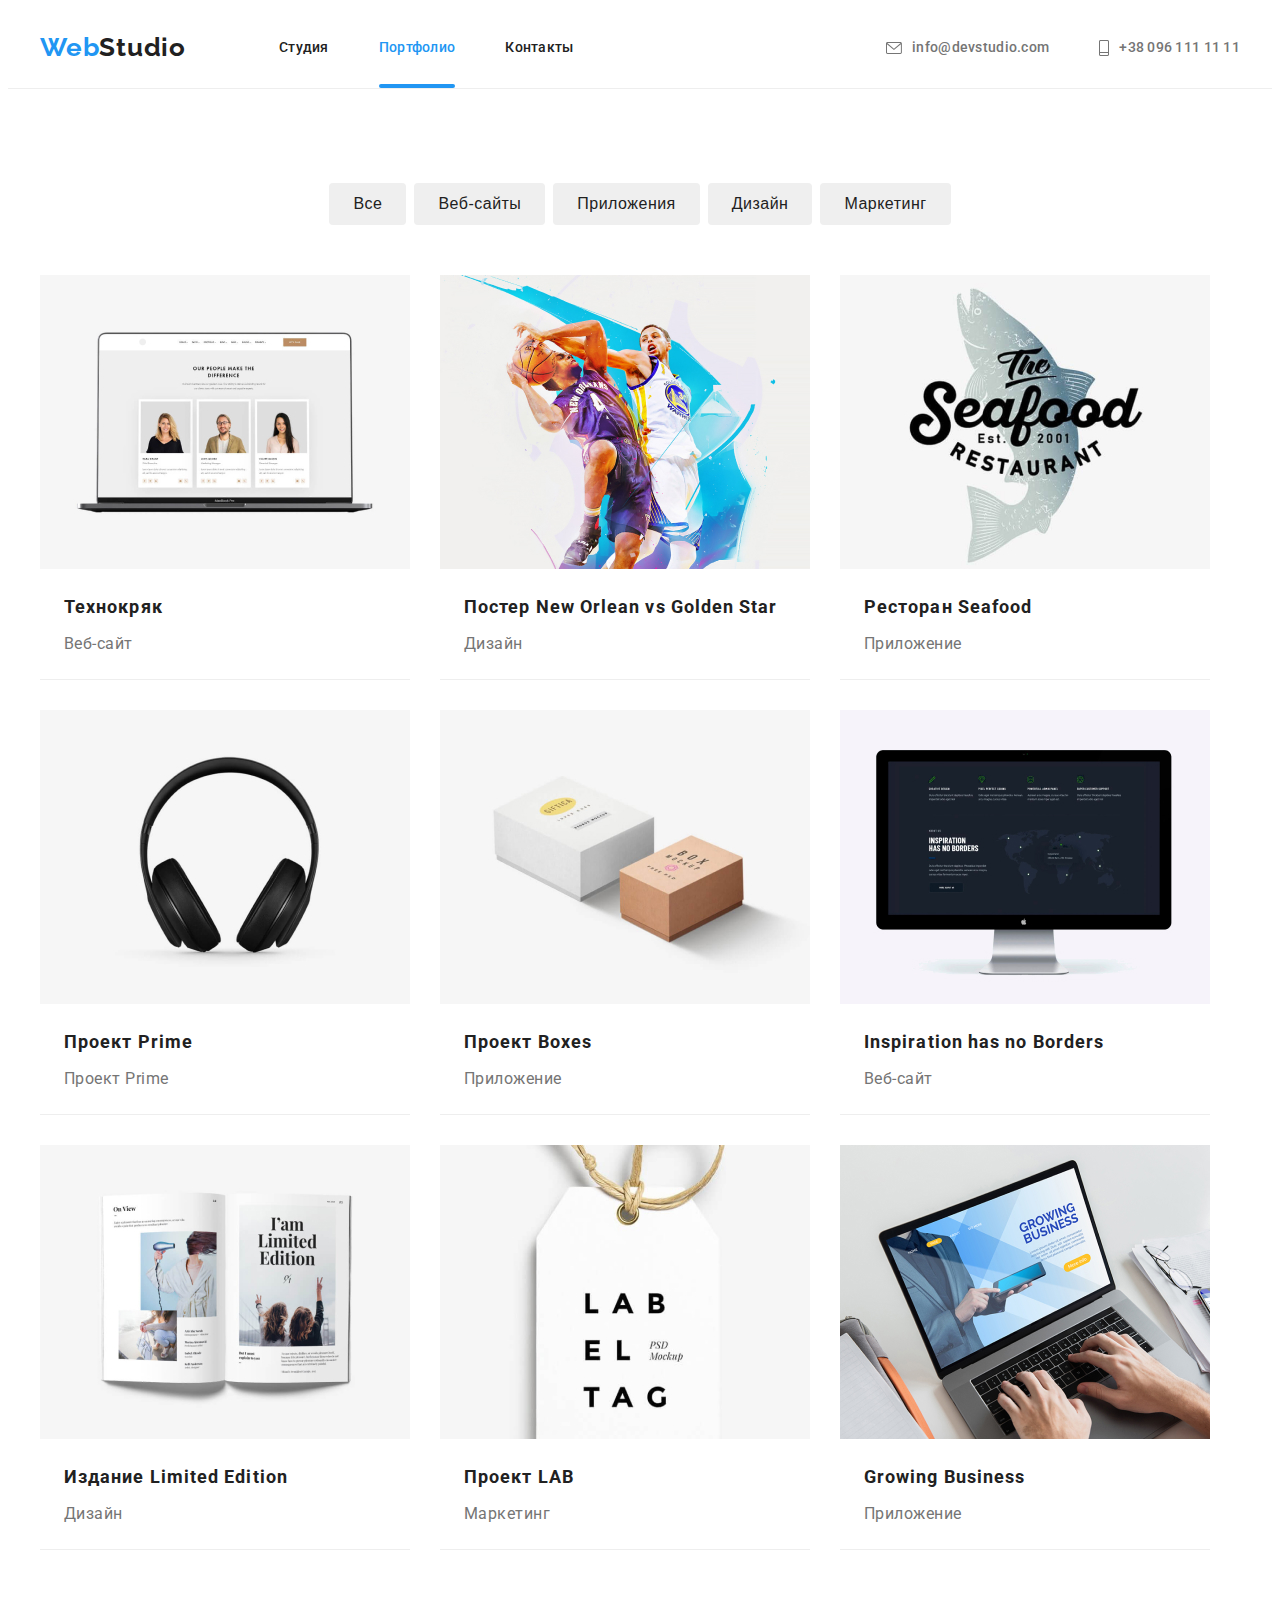
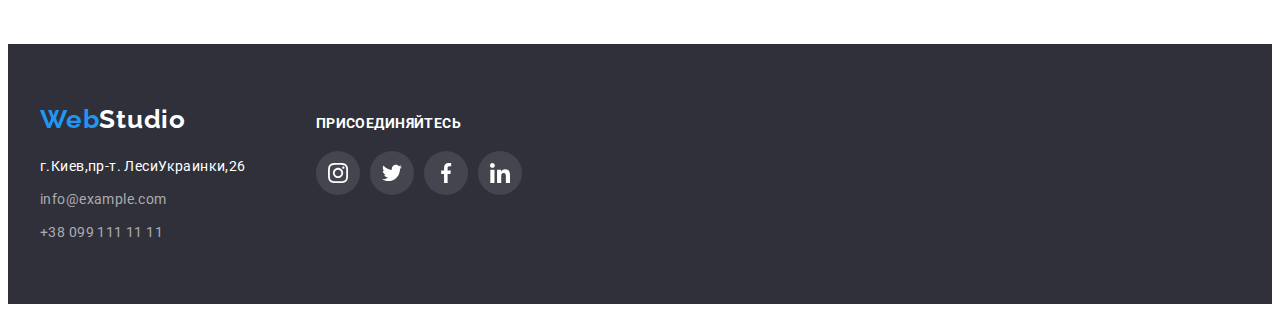
==== portfolio.html @ 9ca214ec "Добавляю 5 дом" ====
<!DOCTYPE html>
<html lang="ru">
<head>
    <meta charset="UTF-8">
    <meta http-equiv="X-UA-Compatible" content="IE=edge">
    <meta name="viewport" content="width=device-width, initial-scale=1.0">
    <link rel="preconnect" href="https://fonts.googleapis.com" />
    <link rel="preconnect" href="https://fonts.gstatic.com" crossorigin />
    <title>Document</title>
    <link 
        href="https://fonts.googleapis.com/css2?family=Raleway:wght@700&family=Roboto:wght@400;500;700;900&display=swap"
        rel="stylesheet"/>
      <link
      rel="stylesheet"
      href="https://cdnjs.cloudflare.com/ajax/libs/modern-normalize/1.1.0/modern-normalize.min.css"
      integrity="sha512-wpPYUAdjBVSE4KJnH1VR1HeZfpl1ub8YT/NKx4PuQ5NmX2tKuGu6U/JRp5y+Y8XG2tV+wKQpNHVUX03MfMFn9Q=="
      crossorigin="anonymous"
      referrerpolicy="no-referrer"
    />
    <link rel="stylesheet" href="./css/styles.css"/>
</head>
<body>
    <header class="header">
        <div class="container main-nav">
            <nav class="header-nav">
                <a class="header-log link" href="/index.html"><span class="logo1">Web</span><span class="logo2">Studio</span></a>
                <ul class="header-list list">
                    <li class="header-item"><a class="header-link link" href="./index.html">Студия</a></li>
                    <li class="header-item"><a class="header-link link current" href="./portfolio.html">Портфолио</a></li>
                    <li class="header-item"><a class="header-link link" href="">Контакты</a></li>
                </ul>
            </nav>
            <ul class="info list">
                <li class="info-nav-header"><a class="info-nav link" href="mailto:info@devstudio.com">
                    <svg class="info-mail-icon" width="16" height="12">
                            <use href="./images/symbol-defs.svg#icon-envelope-hover"></use>
                        </svg>info@devstudio.com</a></li>
                <li class="info-nav-header"><a class="info-nav link" href="tel:+380961111111">
                    <svg class="info-tel-icon" width="10" height="16">
                            <use href="./images/symbol-defs.svg#icon-Vector"></use>
                        </svg>+38 096 111 11 11</a></li>
            </ul>
        </div>
    </header>
    <main>
        <h1 class="visually-hidden">Портфолио</h1>
        <section class="portfolio-main">
            <div class="container">
            <ul class="btn-navigation list">
                <li class="btn-nav"><button class="btn-navigation-link">Все</button></li>
                <li class="btn-nav"><button class="btn-navigation-link">Веб-сайты</button></li>
                <li class="btn-nav"><button class="btn-navigation-link">Приложения</button></li>
                <li class="btn-nav"><button class="btn-navigation-link">Дизайн</button></li>
                <li class="btn-nav"><button class="btn-navigation-link">Маркетинг</button></li>
            </ul>
            <ul class="project list">
                <li class="project-item">
                    <a href="" class="project-link link">
                        <div class="project-img-wrap">
                        <img class="project-img" src="./images/tehhokriak.jpg"
                         alt="Веб-сайт Технокряк" width="370" height="294">
                         <p class="project-img-text">Ресурс предлагает комплексные предложения с разным уровнем
                              функционала и сервисов.
                              Все это позволит посетителю получить
                              исчерпывающие сведения о компании или частном лице.</p>
                         </div>
                        <div class="text-top">
                        <h2 class="project-text">Технокряк</h2>
                        <p class="project-top">Веб-сайт</p>
                        </div>
                    </a>
                </li>
                <li class="project-item">
                    <a href="" class="project-link link">
                        <div class="project-img-wrap">
                        <img class="project-img" src="./images/neworlean.jpg" 
                        alt="Постер New Orlean vs Golden Star" width="370" height="294">
                         <p class="project-img-text">Ресурс предлагает комплексные предложения с разным уровнем
                              функционала и сервисов.
                              Все это позволит посетителю получить
                              исчерпывающие сведения о компании или частном лице.</p>
                         </div>
                        <div class="text-top">
                        <h2 class="project-text">Постер New Orlean vs Golden Star</h2>
                        <p class="project-top">Дизайн</p>
                        </div>
                    </a>
                </li>
                <li class="project-item">
                    <a href="" class="project-link link">
                        <div class="project-img-wrap">
                        <img class="project-img" src="./images/seafood.jpg" 
                        alt="" width="370" height="294">
                         <p class="project-img-text">Ресурс предлагает комплексные предложения с разным уровнем
                              функционала и сервисов.
                              Все это позволит посетителю получить
                              исчерпывающие сведения о компании или частном лице.</p>
                         </div>
                        <div class="text-top">
                        <h2 class="project-text">Ресторан Seafood</h2>
                        <p class="project-top">Приложение</p>
                        </div>
                    </a>
                </li>
                <li class="project-item">
                    <a href="" class="project-link link">
                        <div class="project-img-wrap">
                        <img class="project-img" src="./images/prime.jpg" 
                        alt="Ресторан Seafood" width="370" height="294">
                         <p class="project-img-text">Ресурс предлагает комплексные предложения с разным уровнем
                              функционала и сервисов.
                              Все это позволит посетителю получить
                              исчерпывающие сведения о компании или частном лице.</p>
                         </div>
                        <div class="text-top">
                        <h2 class="project-text">Проект Prime</h2>
                        <p class="project-top">Проект Prime</p>
                        </div>
                    </a>
                </li>
                <li class="project-item">
                    <a href="" class="project-link link">
                        <div class="project-img-wrap">
                        <img class="project-img" src="./images/boxes.jpg" 
                        alt="Проект Boxes" width="370" height="294">
                         <p class="project-img-text">Ресурс предлагает комплексные предложения с разным уровнем
                              функционала и сервисов.
                              Все это позволит посетителю получить
                              исчерпывающие сведения о компании или частном лице.</p>
                         </div>
                        <div class="text-top">
                        <h2 class="project-text">Проект Boxes</h2>
                        <p class="project-top">Приложение</p>
                        </div>
                    </a>
                </li>
                <li class="project-item">
                    <a href="" class="project-link link">
                        <div class="project-img-wrap">
                        <img class="project-img" src="./images/inspiration.jpg" 
                        alt="Inspiration has no Borders" width="370" height="294">
                         <p class="project-img-text">Ресурс предлагает комплексные предложения с разным уровнем
                              функционала и сервисов.
                              Все это позволит посетителю получить
                              исчерпывающие сведения о компании или частном лице.</p>
                         </div>
                        <div class="text-top">
                        <h2 class="project-text">Inspiration has no Borders</h2>
                        <p class="project-top">Веб-сайт</p>
                        </div>
                    </a>
                </li>
                <li class="project-item">
                    <a href="" class="project-link link">
                        <div class="project-img-wrap">
                        <img class="project-img" src="./images/limited.jpg" 
                        alt="Издание Limited Edition" width="370" height="294">
                         <p class="project-img-text">Ресурс предлагает комплексные предложения с разным уровнем
                              функционала и сервисов.
                              Все это позволит посетителю получить
                              исчерпывающие сведения о компании или частном лице.</p>
                         </div>
                        <div class="text-top">
                        <h2 class="project-text">Издание Limited Edition</h2>
                        <p class="project-top">Дизайн</p>
                        </div>
                    </a>
                </li>
                <li class="project-item">
                    <a href="" class="project-link link">
                        <div class="project-img-wrap">
                        <img class="project-img" src="./images/lab.jpg" 
                        alt="Проект LAB" width="370" height="294">
                         <p class="project-img-text">Ресурс предлагает комплексные предложения с разным уровнем
                              функционала и сервисов.
                              Все это позволит посетителю получить
                              исчерпывающие сведения о компании или частном лице.</p>
                         </div>
                        <div class="text-top">
                        <h2 class="project-text">Проект LAB</h2>
                        <p class="project-top">Маркетинг</p>
                        </div>
                    </a>
                </li>
                <li class="project-item">
                    <a href="" class="project-link link">
                        <div class="project-img-wrap">
                        <img class="project-img" src="./images/growing.jpg" 
                        alt="Growing Business" width="370" height="294">
                         <p class="project-img-text">Ресурс предлагает комплексные предложения с разным уровнем
                              функционала и сервисов.
                              Все это позволит посетителю получить
                              исчерпывающие сведения о компании или частном лице.</p>
                         </div>
                        <div class="text-top">
                        <h2 class="project-text">Growing Business</h2>
                        <p class="project-top">Приложение</p>
                        </div>
                    </a>
                </li>
            </ul>
            </div>
        </section>
    </main>
<footer class="footer">
    <div class="container footer-content">
            <address class="footer-address">
            <a class="footer-nav link" href="/index.html"><span class="logo1-footer">Web</span><span class="logo2-footer">Studio</span></a>
            <ul class="list">
                <li class="footer-list">
                    <a class="footer-info-adres link" href="https://goo.gl/maps/SjzHvNBgEdfBXJLG8">г.Киев,пр-т. ЛесиУкраинки,26</a>
                </li>
                <li class="footer-list">
                    <a class="footer-info-nav link" href="mailo:info@example.com">info@example.com</a>
                </li>
                <li class="footer-list">
                    <a class="footer-info-nav link" href="tel:0991111111">+38 099 111 11 11</a>
                </li>
            </ul>
            </address>
        <div class="footer-join">
            <p class="footer-text">присоединяйтесь</p>
            <ul class="footer-soc-list list">
                <li class="footer-soc-item"><a href="" class="footer-soc-link link">
                    <svg class="footer-soc-icon" width="20" height="20">
                        <use href="./images/symbol-defs.svg#icon-instagram"></use>
                    </svg>
                </a></li>
                <li class="footer-soc-item"><a href="" class="footer-soc-link link">
                    <svg class="footer-soc-icon" width="20" height="20">
                        <use href="./images/symbol-defs.svg#icon-twitter"></use>
                    </svg>
                </a></li>
                <li class="footer-soc-item"><a href="" class="footer-soc-link link">
                    <svg class="footer-soc-icon" width="20" height="20">
                        <use href="./images/symbol-defs.svg#icon-facebook"></use>
                    </svg>
                </a></li>
                <li class="footer-soc-item"><a href="" class="footer-soc-link link">
                    <svg class="footer-soc-icon" width="20" height="20">
                        <use href="./images/symbol-defs.svg#icon-linkedin"></use>
                    </svg>
                </a></li>
            </ul>
        </div>
    </div>
</footer>
</body>
</html>
---- css/styles.css ----
:root {
  --main-title-color: #212121;
  --accent-color: #2196f3;
  --white-color: #ffffff;
  --main-text-color: #757575;
}

/*----------снимаю маржинги----------*/
p,
h1,
h2,
h3,
h4,
h5,
h6 {
  margin: 0;
}

ul,
ol {
  margin: 0;
  padding-left: 0;
}
body {
  color: var(--main-text-color);
  background-color: var(--white-color);
  font-family: 'Roboto', sans-serif;
}
.container {
  width: 1200px;
  margin: 0 auto;
  padding-left: 15px;
  padding-right: 15px;
}
.list {
  list-style: none;
}
.link {
  text-decoration: none;
}
/* -------------------------HEADER-------------------- */
.header {
  background-color: var(--white-color);
  border-bottom: 1px solid #EEEEEE;
  
}
.visually-hidden {
  white-space: nowrap;
  width: 1px;
  height: 1px;
  overflow: hidden;
  border: 0;
  padding: 0;
  clip: rect(0 0 0 0);
  clip-path: inset(50%);
  margin: -1px;
}
.header-log {
  padding-top: 24px;
  padding-bottom: 25px;
  margin-right: 93px;
}
.logo1 {
  font-family: 'Raleway';
  font-weight: 700;
  font-size: 26px;
  line-height: 1.19;
  letter-spacing: 0.03em;
  color: var(--accent-color);
}
.main-nav {
  display: flex;
  align-items: center;
  justify-content: space-between;
}
.header-nav {
  display: flex;
}
.header-list {
  display: flex;
}
.header-list .header-link {
  display: inline-block;

}
.logo2 {
  font-family: 'Raleway';
  font-weight: 700;
  font-size: 26px;
  line-height: 1.19;
  letter-spacing: 0.03em;
  color: var(--main-title-color);
}
.header-item {
  margin-right: 50px;
}
.header-item:nth-child(3n) {
  margin-right: 0px;
}
.header-link {
  position: relative;
  padding-top: 32px;
  padding-bottom: 32px;

  font-weight: 500;
  font-size: 14px;
  line-height: 1.14;
  letter-spacing: 0.02em;
  color: var(--main-title-color);

  transition: color 250ms cubic-bezier(0.4, 0, 0.2, 1);
}
.info {
  display: flex;
}
.info-nav-header {
  margin-right: 50px;
  padding-top: 32px;
  padding-bottom: 32px;
}
.info-nav {
  display: inline-block;
  display: flex;
  align-items: center;
  font-weight: 500;
  font-size: 14px;
  line-height: 1.14;
  letter-spacing: 0.02em;
  color: #757575;
}

.info-mail-icon {
  display: inline-block;
 
  margin-right: 10px;
  background-size: contain;
  content: "";
  fill: currentColor;
  }
  .info-tel-icon {
  display: inline-block;
 
  margin-right: 10px;
  background-size: contain;
  content: "";
  fill: currentColor;
  }
 
.info-nav-header:nth-child(2n) {
  margin-right: 0px;
}
.header-link:hover,
.header-link:focus {
  color: var(--accent-color);
}
.info .info-nav:hover,
.info .info-nav:focus {
  color: var(--accent-color);
}
.info .info-nav {
transition: color 250ms cubic-bezier(0.4, 0, 0.2, 1);
}

.current {
  color: var(--accent-color);
}
img {
  display: block;
  height: auto;
}

.header-link.current::after{
  content: "";
  position: absolute;
  width: 100%;
  height: 4px;
  background-color: var(--accent-color);
  border-radius: 2px;
  left: 0;
  bottom: 0px;
  }
 
/* -------------------------HERO----------------------- */
.hero {
  padding-top: 200px;
  padding-bottom: 200px;
  text-align: center;
  
  max-width: 1600px;
  margin-left: auto;
  margin-right: auto;
  background-image: linear-gradient( rgba(47, 48, 58, 0.4),
   rgba(47, 48, 58, 0.4)),
  url(../images/fon.jpg);
  background-repeat: no-repeat;
  background-position: center;
  background-size: cover;
  background-color: #2f303a;
}

.hero-title {
  width: 696px;
  height: 120px;
  margin: 0px auto;
  margin-bottom: 30px;

  font-weight: 900;
  font-size: 44px;
  line-height: 1.36;
  text-align: center;
  letter-spacing: 0.06em;
  text-transform: uppercase;
  color: var(--white-color);
}
.button-primary:hover,
.button-primary:focus {
  background-color: var(--accent-color);
  cursor: pointer;
  font-family: inherit;
}
.button-primary {
  padding: 10px 32px;
  border-radius: 4px;
  border: none;
  font-weight: 700;
  font-size: 16px;
  line-height: 1.87;
  align-items: center;
  text-align: center;
  letter-spacing: 0.06em;
  color: #ffffff;
  background-color: var(--accent-color);
  box-shadow: 0px 4px 4px rgba(0, 0, 0, 0.15);

  transition: color 250ms cubic-bezier(0.4, 0, 0.2, 1);
}

/* ------------------------MAIN--article--------------------- */
.article {
  padding-top: 94px;
}
.article-list {
  margin: 0;
  padding: 0;
  display: flex;
  flex-wrap: wrap;
}
.article-icon {
  display: flex;
  width: 270px;
  height: 120px;
  border-radius: 4px;
  justify-content: center;
  align-items: center;
  margin-bottom: 30px;
  background-color: #F5F4FA;
}
.article-svg {
  width: 70px;
  height: 70px;
}

.article-list > .article-item {
  flex-basis: calc(100% / 4 - 30px);
  margin-right: 30px;
}
.article-list .article-item:nth-child(4n) {
  margin-right: 0px;
}
.article-title {
  margin-bottom: 10px;

  font-weight: 700;
  font-size: 14px;
  line-height: 1.14;
  letter-spacing: 0.03em;
  text-transform: uppercase;
  color: var(--main-title-color);
}
.article-text {
  font-weight: 400;
  font-size: 14px;
  line-height: 1.71;
  letter-spacing: 0.03em;
  color: var(--main-text-color);
}
/* ------------------------MAIN---------------------- */
.gallery {
  padding-top: 94px;
  padding-bottom: 94px;
}
.gallery-text {
  margin-bottom: 50px;

  font-weight: 700;
  font-size: 36px;
  line-height: 1.16;
  text-align: center;
  letter-spacing: 0.03em;
  color: var(--main-title-color);
}
.gallery-list {
 
  margin: 0;
  padding: 0;
  display: flex;
  flex-wrap: wrap;
}
.gallery-list > .gallery-item {
  flex-basis: calc(100% / 3 - 30px);
  margin-right: 30px; 
}

.gallery-list .gallery-item:nth-child(3n) {
  margin-right: 0px;
}

.gallery-item-img {
  position: relative;
}
.gallery-icon {
  position: absolute;
  bottom: 0;
  display: flex;
  width: 370px;
  height: 70px;
  border-radius: 4px;
  justify-content: center;
  align-items: center;
  
  background-color: rgba(47, 48, 58, 0.8);

  font-family: 'Roboto';
  font-style: normal;
  font-weight: 700;
  font-size: 14px;
  line-height: 16px;
  text-align: center;
  letter-spacing: 0.03em;
  text-transform: uppercase;

  color: #FFFFFF;
}
.outteam {
  padding-top: 94px;
  padding-bottom: 94px;
  background-color: #f5f4fa;
}
.outteam-list {
  margin: 0;
  padding: 0;
  display: flex;
  flex-wrap: wrap;
}

.outteam-list > .outteam-item {
  flex-basis: calc(100% / 4 - 30px);
  margin-right: 30px;
}
.outteam-list .outteam-item:nth-child(4n) {
  margin-right: 0px;
}
.outteam-text1 {
  margin-bottom: 50px;
  font-weight: 700;
  font-size: 36px;
  line-height: 1.16;
  text-align: center;
  letter-spacing: 0.03em;
  color: var(--main-title-color);
}
.outteam-item {
  background-color: var(--white-color);
  box-shadow: 0px 1px 3px rgba(0, 0, 0, 0.12),
   0px 1px 1px rgba(0, 0, 0, 0.14), 
   0px 2px 1px rgba(0, 0, 0, 0.2);
  border-radius: 0px 0px 4px 4px;
}
.outteam-aside {
  padding-top: 30px;
  padding-bottom: 30px;
}

.outteam-title {
  margin-bottom: 10px;
  border-radius: 0px 0px 4px 4px;

  font-weight: 500;
  font-size: 16px;
  line-height: 1.18;
  text-align: center;
  letter-spacing: 0.03em;
  color: var(--main-title-color);
}
.outteam-text {
  font-weight: 400;
  font-size: 16px;
  line-height: 1.18;
  text-align: center;
  letter-spacing: 0.03em;
  color: var(--main-text-color);
  margin-bottom: 16px;
}
.outteam-soc-list {
  display: flex;
  justify-content: center;
}
.outteam-soc-item {
  width: 44px;
  height: 44px;
  margin-right: 10px;
}
.outteam-soc-item:last-child {
  margin-right: 0px;
}
.outteam-soc-link {
  width: 100%;
  height: 100%;
  border-radius: 50%;
  display: flex;
  align-items: center;
  justify-content: center;

  transition: background-color 250ms cubic-bezier(0.4, 0, 0.2, 1);
}
.outteam-soc-icon {
  fill: #AFB1B8;
  
  transition: fill 250ms cubic-bezier(0.4, 0, 0.2, 1);
}
.outteam-soc-link:hover,
.outteam-soc-link:focus {
  background-color: var(--accent-color);
}
.outteam-soc-link:hover .outteam-soc-icon,
.outteam-soc-link:focus .outteam-soc-icon {
  fill: var(--white-color);
}
.clients-text {
  margin-bottom: 50px;

  font-weight: 700;
  font-size: 36px;
  line-height: 1.16;
  text-align: center;
  letter-spacing: 0.03em;
  color: var(--main-title-color);
}
.our-clients {
  display: flex;
  justify-content: center;
}
.clients {
 padding-top: 94px;
 padding-bottom: 94px;
}
.clients-item {
    margin-right: 30px;
    width: 170px;
    height: 92px;
}
.clients-item:last-child {
  margin-right: 0px;
}
.clients-link:hover .cliient,
.clients-link:focus .cliient {
  fill: #2196F3;
}
.clients-link:hover,
.clients-link:focus {
  border-color: var(--accent-color);
}

.clients-link {
   display: flex;
   align-items: center; 
   justify-content: center;
  
    width: 100%;
    height: 100%;
    border: 1px solid #AFB1B8;
    border-radius: 4px;

    transition: border-color 250ms cubic-bezier(0.4, 0, 0.2, 1);
}
.cliient {
  fill: #AFB1B8;

  transition: fill 250ms cubic-bezier(0.4, 0, 0.2, 1);
}

/* ------------------------FOOTER------------------- */
.footer {
  padding-top: 60px;
  padding-bottom: 60px;

  background-color: #2f303a;
}
.footer-address {
  margin-right: 70px;
}
.footer-list {
  margin-bottom: 9px;
}
.footer-list:nth-child(3n) {
  margin-bottom: 0px;
}
.footer .footer-nav {
  padding-bottom: 0px;
  margin-bottom: 20px;
  display: block;
}
.footer-info-adres {
  margin-bottom: 50px;
}
.logo1-footer {
  font-family: 'Raleway';
  font-style: normal;
  font-weight: 700;
  font-size: 26px;
  line-height: 31px;
  letter-spacing: 0.03em;
  color: #2196F3;
}
.logo2-footer {
  font-family: 'Raleway';
  font-style: normal;
  font-weight: 700;
  font-size: 26px;
  line-height: 1.19;
  letter-spacing: 0.03em;
  color: #ffffff;
}
.footer-info-nav:hover,
.footer-info-nav:focus,
.footer-info-adres:hover,
.footer-info-adres:focus {
  color: var(--accent-color);
}
.footer-info-adres {
  font-style: normal;
  font-weight: 400;
  font-size: 14px;
  line-height: 1.71;
  letter-spacing: 0.03em;
  color: #ffffff;

  transition: color 250ms cubic-bezier(0.4, 0, 0.2, 1);
}
.footer-info-nav {
  font-style: normal;
  font-weight: 400;
  font-size: 14px;
  line-height: 1.71;
  letter-spacing: 0.03em;
  color: rgba(255, 255, 255, 0.6);

  transition: color 250ms cubic-bezier(0.4, 0, 0.2, 1);
}
.footer-text {
  margin-bottom: 20px;
  font-style: normal;
  font-weight: 700;
  font-size: 14px;
  line-height: 16px;
  letter-spacing: 0.03em;
  text-transform: uppercase;
  color: #FFFFFF;
}
.footer-content {
  display: flex;
  align-items: baseline;
}
.footer-soc-icon {
  fill: #FFFFFF;
}
.footer-soc-link {
  background: rgba(255, 255, 255, 0.1);
  width: 100%;
  height: 100%;
  border-radius: 50%;
  display: flex;
  align-items: center;
  justify-content: center;

  transition: background-color 250ms cubic-bezier(0.4, 0, 0.2, 1);
}
.footer-soc-link:hover,
.footer-soc-link:focus {
  background-color: var(--accent-color);
}
.footer-soc-list {
  display: flex;
  justify-content: center;
}
.footer-soc-item {
  width: 44px;
  height: 44px;
  margin-right: 10px;
}
.footer-soc-item:nth-child(4n) {
  margin-right: 0px;
}
/* --------------------портфолио------------------------- */
.portfolio-main {
  padding-top: 94px;
  padding-bottom: 94px;
}
.btn-navigation {
  margin-bottom: 50px;
  padding: 0;
  display: flex;
  flex-wrap: wrap;
  justify-content: center;
} 
.btn-navigation-link {
  flex-basis: calc(100% / 5 - 30px);
  text-align: center;
}
.btn-nav {
  margin-right: 8px;
}
.btn-nav:nth-child(5n) {
  margin-right: 0px;
}
.btn-navigation-link {
  padding: 6px 22px;
  border-radius: 4px;
  border-color: transparent;

  font-weight: 500;
  font-size: 16px;
  line-height: 1.62;
  text-align: center;
  letter-spacing: 0.03em;
  color: var(--main-title-color);
  cursor: pointer;

  transition: background-color 250ms cubic-bezier(0.4, 0, 0.2, 1), 
  color 250ms cubic-bezier(0.4, 0, 0.2, 1),
  box-shadow 250ms cubic-bezier(0.4, 0, 0.2, 1);
  
}
.btn-navigation-link:hover,
.btn-navigation-link:focus {
  background-color: var(--accent-color);
  font-family: inherit;
  color: var(--white-color);
  box-shadow: 0px 3px 1px rgba(0, 0, 0, 0.1),
   0px 1px 2px rgba(0, 0, 0, 0.08),
   0px 2px 2px rgba(0, 0, 0, 0.12);
}

.project {
  margin: 0;
  padding: 0;
  display: flex;
  flex-wrap: wrap;
}

.project-item {
  
border-bottom: 1px solid #EEEEEE;
}
.project-link:hover {
box-shadow: 0px 1px 1px rgba(0, 0, 0, 0.12),
 0px 4px 4px rgba(0, 0, 0, 0.06),
 1px 4px 6px rgba(0, 0, 0, 0.16);
}
.project-link {
   transition: box-shadow 250ms cubic-bezier(0.4, 0, 0.2, 1);
}

.project > .project-item {
  display: flex;
  margin-right: 30px;
  margin-bottom: 30px;
  flex-basis: calc(100% / 3 - 30px);
}
.project-img {
display: block;
max-width: 100%;
height: auto;
}
/* .project-item:hover .project-img-text {
  transform: translateY(0);
} */
.project-link.link:hover .project-img-text {
  transform: translateY(0);
}
.project-img-wrap {
  position: relative;
  overflow: hidden;
}
.project-img-text {
  transform: translateY(100%);
  transition: transform 250ms cubic-bezier(0.4, 0, 0.2, 1);

  position: absolute;
  bottom: 0;
  padding: 63px 24px;
  height: 100%;
  color: #ffffff;
  background-color: rgba(33, 150, 243, 0.9);
  font-weight: 400;
  font-size: 18px;
  line-height: 1.55;
  letter-spacing: 0.03em;
  
}
.project .project-item:nth-child(3n) {
  margin-right: 0;
}
.project .project-item:nth-last-child(-n+3) {
  margin-bottom: 0;
}
.text-top {
  padding: 20px 24px;
  
}
.project-text {
  margin-bottom: 4px ;
  width: 322px;

  font-weight: 700;
  font-size: 18px;
  line-height: 2;
  letter-spacing: 0.06em;
  color: var(--main-title-color);
}
.project-top {
  font-weight: 400;
  font-size: 16px;
  line-height: 1.87;
  letter-spacing: 0.03em;
  color: #757575;
}
.visually-hidden {
  position: absolute;
  white-space: nowrap;
  width: 1px;
  height: 1px;
  overflow: hidden;
  border: 0;
  padding: 0;
  clip: rect(0 0 0 0);
  clip-path: inset(50%);
  margin: -1px;
}
.backdrop {
  position: fixed;
  top: 0;
  left: 0;
  width: 100%;
  height: 100%;
  background-color: rgba(0, 0, 0, 0.2);

  opacity: 1;
  transition: opacity 250ms cubic-bezier(0.4, 0, 0.2, 1);
}
.backdrop.is-hidden {
  opacity: 0;
  pointer-events: none;
}
.backdrop.is-hidden .modal {
  transform: translate(-50%, -50%) scale(1.5);
}
.modal {
  position: absolute;
  top: 50%;
  left: 50%;

  width: 528px;
  height: 581px;
  background-color: rgba(255, 255, 255, 1);
  box-shadow: 0px 1px 3px rgba(0, 0, 0, 0.12),
   0px 1px 1px rgba(0, 0, 0, 0.14), 
   0px 2px 1px rgba(0, 0, 0, 0.2);
  border-radius: 4px;

  transform: translate(-50%, -50%) scale(1);
  transition: transform 250ms cubic-bezier(0.4, 0, 0.2, 1);
}
.modal-soc-btn {
  width: 30px;
  height: 30px;
  border: 1px solid rgba(0, 0, 0, 0.1);
  border-radius: 50%;
  background-color: transparent;
  position: absolute;
  top: 8px;
  right: 8px;
  display: flex;
  align-items: center;
  justify-content: center;
  padding: 0;
  }
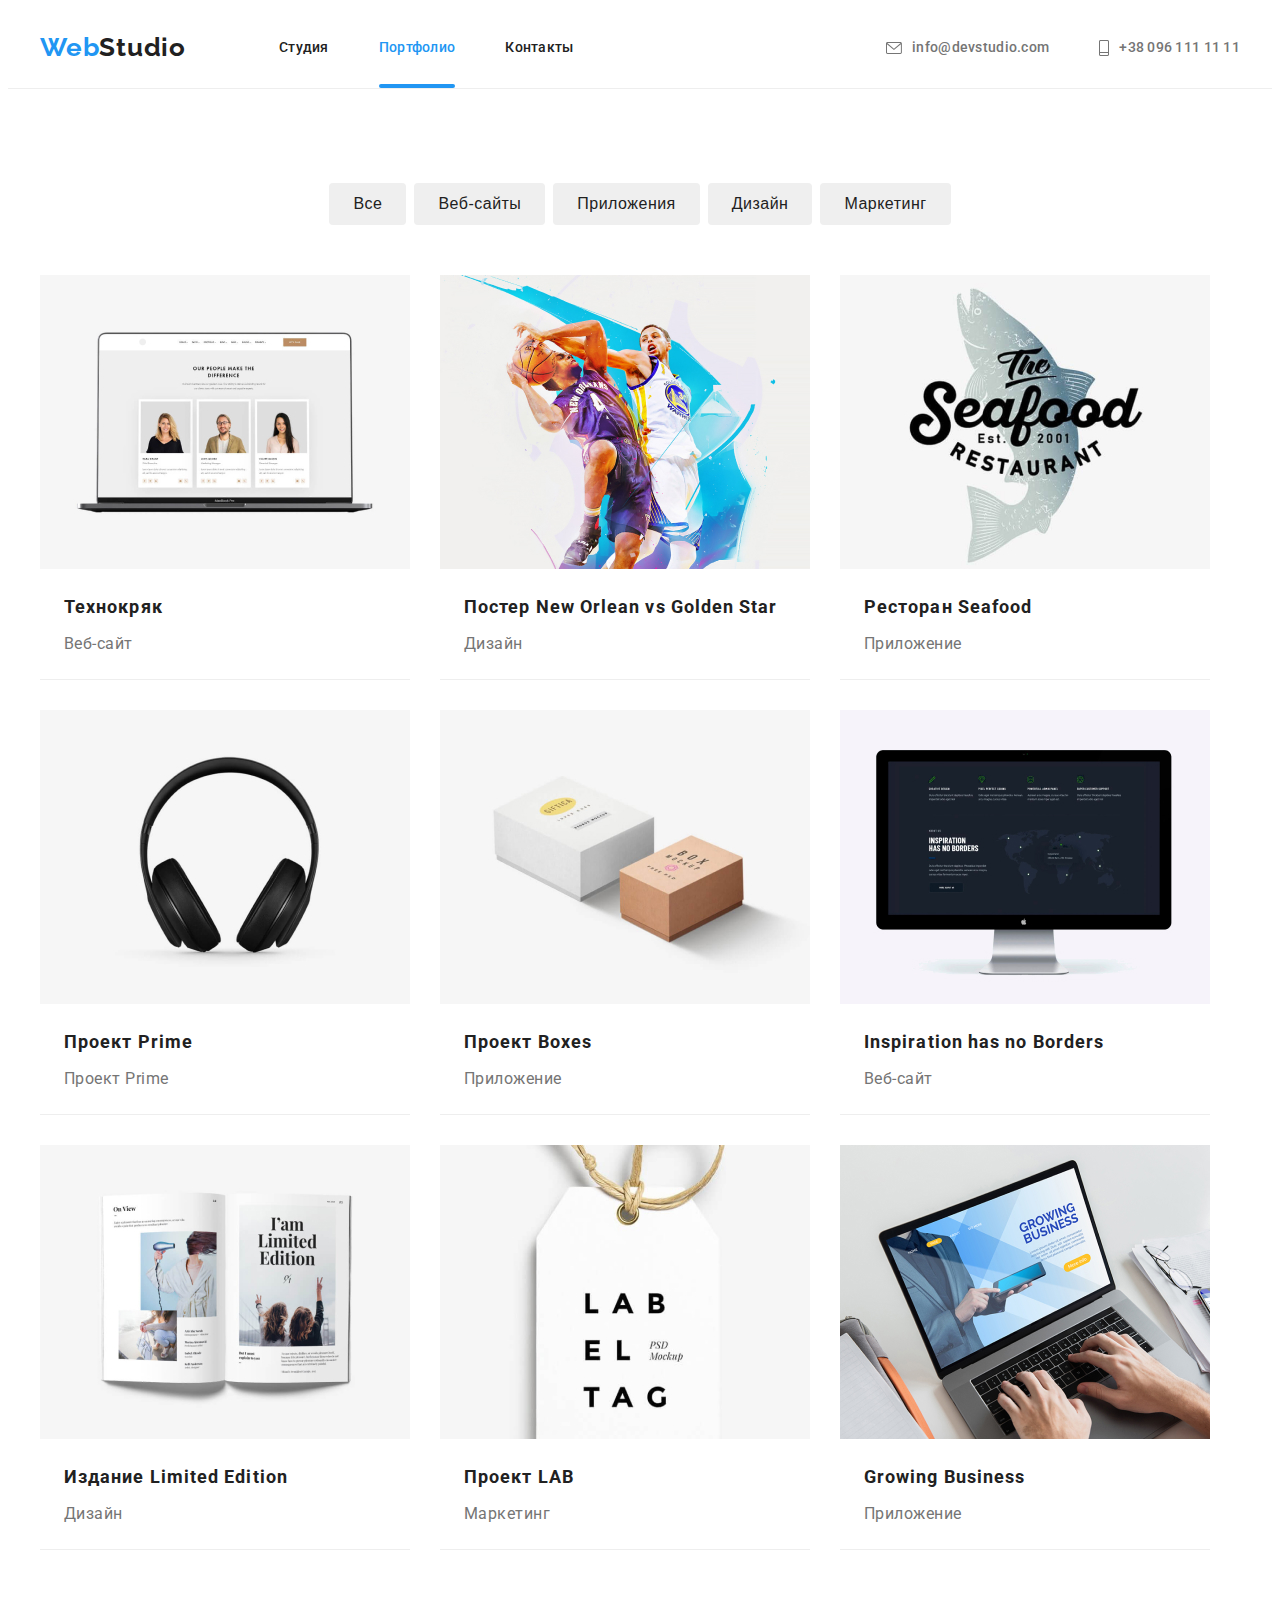
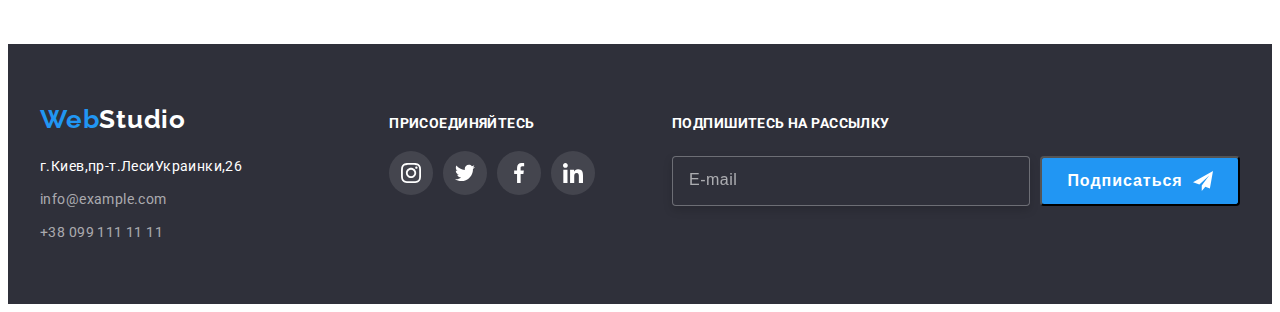
==== commit b230c0db: "Добавляю футер модал" ====
--- a/portfolio.html
+++ b/portfolio.html
@@ -208,7 +208,7 @@
             <a class="footer-nav link" href="/index.html"><span class="logo1-footer">Web</span><span class="logo2-footer">Studio</span></a>
             <ul class="list">
                 <li class="footer-list">
-                    <a class="footer-info-adres link" href="https://goo.gl/maps/SjzHvNBgEdfBXJLG8">г.Киев,пр-т. ЛесиУкраинки,26</a>
+                    <a class="footer-info-adres link" href="https://goo.gl/maps/SjzHvNBgEdfBXJLG8">г.Киев,пр-т.ЛесиУкраинки,26</a>
                 </li>
                 <li class="footer-list">
                     <a class="footer-info-nav link" href="mailo:info@example.com">info@example.com</a>
@@ -242,6 +242,22 @@
                     </svg>
                 </a></li>
             </ul>
+        </div>
+        <div class="subs-footer">
+            <p class="footer-text-subs">Подпишитесь на рассылку</p>
+            <form class="subs-form">
+                <div class="field-footer">
+                    <input required
+                    type="email"
+                    class="email-input-footer"
+                    name="user-name-subs"
+                    placeholder="E-mail"/>
+                    <button class="button-subs" type="submit">Подписаться
+                        <svg class="svg-footer" width="20" height="20">
+                        <use href="./images/symbol-defs.svg#icon-icon-send"></use></svg>
+                    </button>
+                </div>
+            </form>
         </div>
     </div>
 </footer>
--- a/css/styles.css
+++ b/css/styles.css
@@ -567,9 +567,11 @@
   text-transform: uppercase;
   color: #FFFFFF;
 }
+
 .footer-content {
   display: flex;
   align-items: baseline;
+  justify-content: space-between;
 }
 .footer-soc-icon {
   fill: #FFFFFF;
@@ -591,6 +593,7 @@
 }
 .footer-soc-list {
   display: flex;
+  align-items: center;
   justify-content: center;
 }
 .footer-soc-item {
@@ -600,6 +603,89 @@
 }
 .footer-soc-item:nth-child(4n) {
   margin-right: 0px;
+}
+
+/*------------------footer modal---------------*/
+.field-footer {
+  display: flex;
+  justify-content: center; 
+}
+.subs-footer {
+  display: inline-block;
+}
+.footer-text-subs {
+  margin-bottom: 20px;
+  font-weight: 700;
+  font-size: 14px;
+  line-height: 1.71;
+  letter-spacing: 0.03em;
+  text-transform: uppercase;
+  color: #FFFFFF;
+}
+.email-input-footer {
+  padding-left: 16px;
+  width: 358px;
+  height: 50px;
+  display: flex;
+  box-sizing: border-box;
+  width: 358px;
+  height: 50px;
+  left: 815px;
+  top: 2787px;
+  background-color: #2F303A;
+  color: #ffffff;
+  outline: none;
+
+  border: 1px solid rgba(255, 255, 255, 0.3);
+  filter: drop-shadow(0px 4px 4px rgba(0, 0, 0, 0.15));
+  border-radius: 4px;
+  transition: border-color 250ms cubic-bezier(0.4, 0, 0.2, 1);
+}
+.email-input-footer:focus {
+  border-color: var(--accent-color);
+}
+.email-input-footer::placeholder {
+  font-weight: 400;
+  font-size: 16px;
+  line-height: 1.25;
+  display: flex;
+  align-items: center;
+  letter-spacing: 0.03em;
+  color: rgba(255, 255, 255, 0.6);
+}
+.button-subs {
+  display: flex;
+  align-items: center;
+  justify-content: center;
+  border-radius: 1px solid transparent;
+  text-align: center;
+  padding: 0px;
+  min-width: 200px;
+  height: 50px;
+  border-radius: 4px;
+  margin-left: 10px;
+  fill: var(--white-color);
+  color: var(--white-color);
+  font-weight: 700;
+  font-size: 16px;
+  line-height: 1.87;
+  letter-spacing: 0.06em;
+  cursor: pointer;
+  background-color: var(--accent-color);
+  outline: none;
+
+  transition: color 250ms cubic-bezier(0.4, 0, 0.2, 1);
+}
+.button-subs:hover,
+.button-subs:focus {
+  background-color: var(--accent-color);
+}
+.button-subs:hover + .svg-footer,
+.button-subs:focus + .svg-footer {
+  fill:red;
+}
+.svg-footer {
+  margin-left: 10px;
 }
 /* --------------------портфолио------------------------- */
 .portfolio-main {
@@ -682,9 +768,7 @@
 max-width: 100%;
 height: auto;
 }
-/* .project-item:hover .project-img-text {
-  transform: translateY(0);
-} */
+
 .project-link.link:hover .project-img-text {
   transform: translateY(0);
 }
@@ -747,6 +831,8 @@
   clip-path: inset(50%);
   margin: -1px;
 }
+
+/*--------------------modal--------------------------*/
 .backdrop {
   position: fixed;
   top: 0;
@@ -780,6 +866,8 @@
 
   transform: translate(-50%, -50%) scale(1);
   transition: transform 250ms cubic-bezier(0.4, 0, 0.2, 1);
+
+  padding: 40px;
 }
 .modal-soc-btn {
   width: 30px;
@@ -794,4 +882,161 @@
   align-items: center;
   justify-content: center;
   padding: 0;
+  }
+  .modal-title {
+    font-family: 'Roboto';
+    font-style: normal;
+    font-weight: 700;
+    font-size: 20px;
+    line-height: 1.15;
+    text-align: center;
+    letter-spacing: 0.03em;
+
+    color: #212121;
+    margin-bottom: 12px;
+  }
+  .modal-input {
+    width: 100%;
+    height: 40px;
+    border: 1px solid rgba(33, 33, 33, 0.2);
+    border-radius: 4px;
+    
+    padding-left: 42px;
+    padding-top: 12px;
+    padding-bottom: 12px;
+    outline: none;
+
+    transition: border-color 250ms cubic-bezier(0.4, 0, 0.2, 1);
+  }
+  .modal-field {
+    margin-bottom: 10px;
+  }
+  .modal-wrap {
+    position: relative;
+  }
+  .modal-icon {
+    position: absolute;
+    box-sizing: border-box;
+    left: 12px;
+    top: 50%;
+    transform: translateY(-50%);
+  }
+  .modal-input::placeholder {
+    font-style: normal;
+    font-weight: 400;
+    font-size: 12px;
+    line-height: 1.16;
+    letter-spacing: 0.01em;
+    
+    color: #757575;
+  }
+  .modal-text::placeholder {
+    font-weight: 400;
+    font-size: 12px;
+    line-height: 1.16;
+    letter-spacing: 0.01em;
+
+    color: rgba(117, 117, 117, 0.5);
+  }
+  .modal-text {
+    width: 100%;
+    height: 120px;
+    border: 1px solid rgba(33, 33, 33, 0.2);
+    border-radius: 4px;
+    resize: none;
+    padding: 12px 16px;
+    outline: none;
+  }
+  .modal-btn {
+    width: 200px;
+    height: 50px;
+    background: #188CE8;
+    box-shadow: 0px 4px 4px rgba(0, 0, 0, 0.15);
+    border-radius: 4px;
+    color: var(--white-color);
+    font-style: normal;
+    font-weight: 700;
+    font-size: 16px;
+    line-height: 1.87;
+    align-items: center;
+    text-align: center;
+    letter-spacing: 0.06em; 
+    border: none;
+    cursor: pointer;
+    transition: background-color 250ms cubic-bezier
+    (0.4, 0, 0.2, 1), color 250ms cubic-bezier
+    (0.4, 0, 0.2, 1), box-shadow 250ms cubic-bezier
+    (0.4, 0, 0.2, 1);
+  }
+  .modal-btn:focus,
+  .modal-btn:hover {
+    color: var(--white-color);
+    background-color: var(--accent-color);
+  }
+  .modal-label {
+    font-style: normal;
+    font-weight: 400;
+    font-size: 12px;
+    line-height: 1.16;
+    letter-spacing: 0.01em;
+    color: #757575;
+    margin-bottom: 4px;
+    display: block;
+  }
+  .modal-field-btn {
+    display: flex;
+    justify-content: center;
+    
+  }
+  .modal-icon {
+  transition: fill 250ms 
+  cubic-bezier(0.4, 0, 0.2, 1);
+  }
+
+  .modal-input:focus {
+    border-color: var(--accent-color);
+  }
+  .modal-input:focus + .modal-icon {
+    fill: var(--accent-color);
+  }
+  .modal-text:focus {
+    border-color: var(--accent-color);
+  }
+  .modal-field-coment {
+    margin-bottom: 20px;
+  }
+  .checkbox-text {
+    font-weight: 400;
+    font-size: 14px;
+    line-height: 1.71;
+    letter-spacing: 0.03em;
+    color: #757575;
+    display: flex;
+   
+    margin-bottom: 30px;
+    align-items: center;
+
+    transition: border-color 2500ms cubic-bezier(0.4, 0, 0.2, 1);
+  }
+  .checkbox-text::before {
+    content: "";
+    width: 16px;
+    height: 15px;
+    border: 2px solid #212121;
+    border-radius: 2px;
+    margin-right: 8px;
+  }
+  .modal-check:checked + .checkbox-text::before {
+    background-color: var(--accent-color);
+    background-image: url(../images/Vector.svg);
+    border: none;
+    background-repeat: no-repeat;
+    background-position: center;
+  }
+    .modal-check:focus + .checkbox-text::before {
+    background-color: var(--accent-color);
+  }
+  .href-modal {
+    margin-left: 5px;
+    color: var(--accent-color);
   }